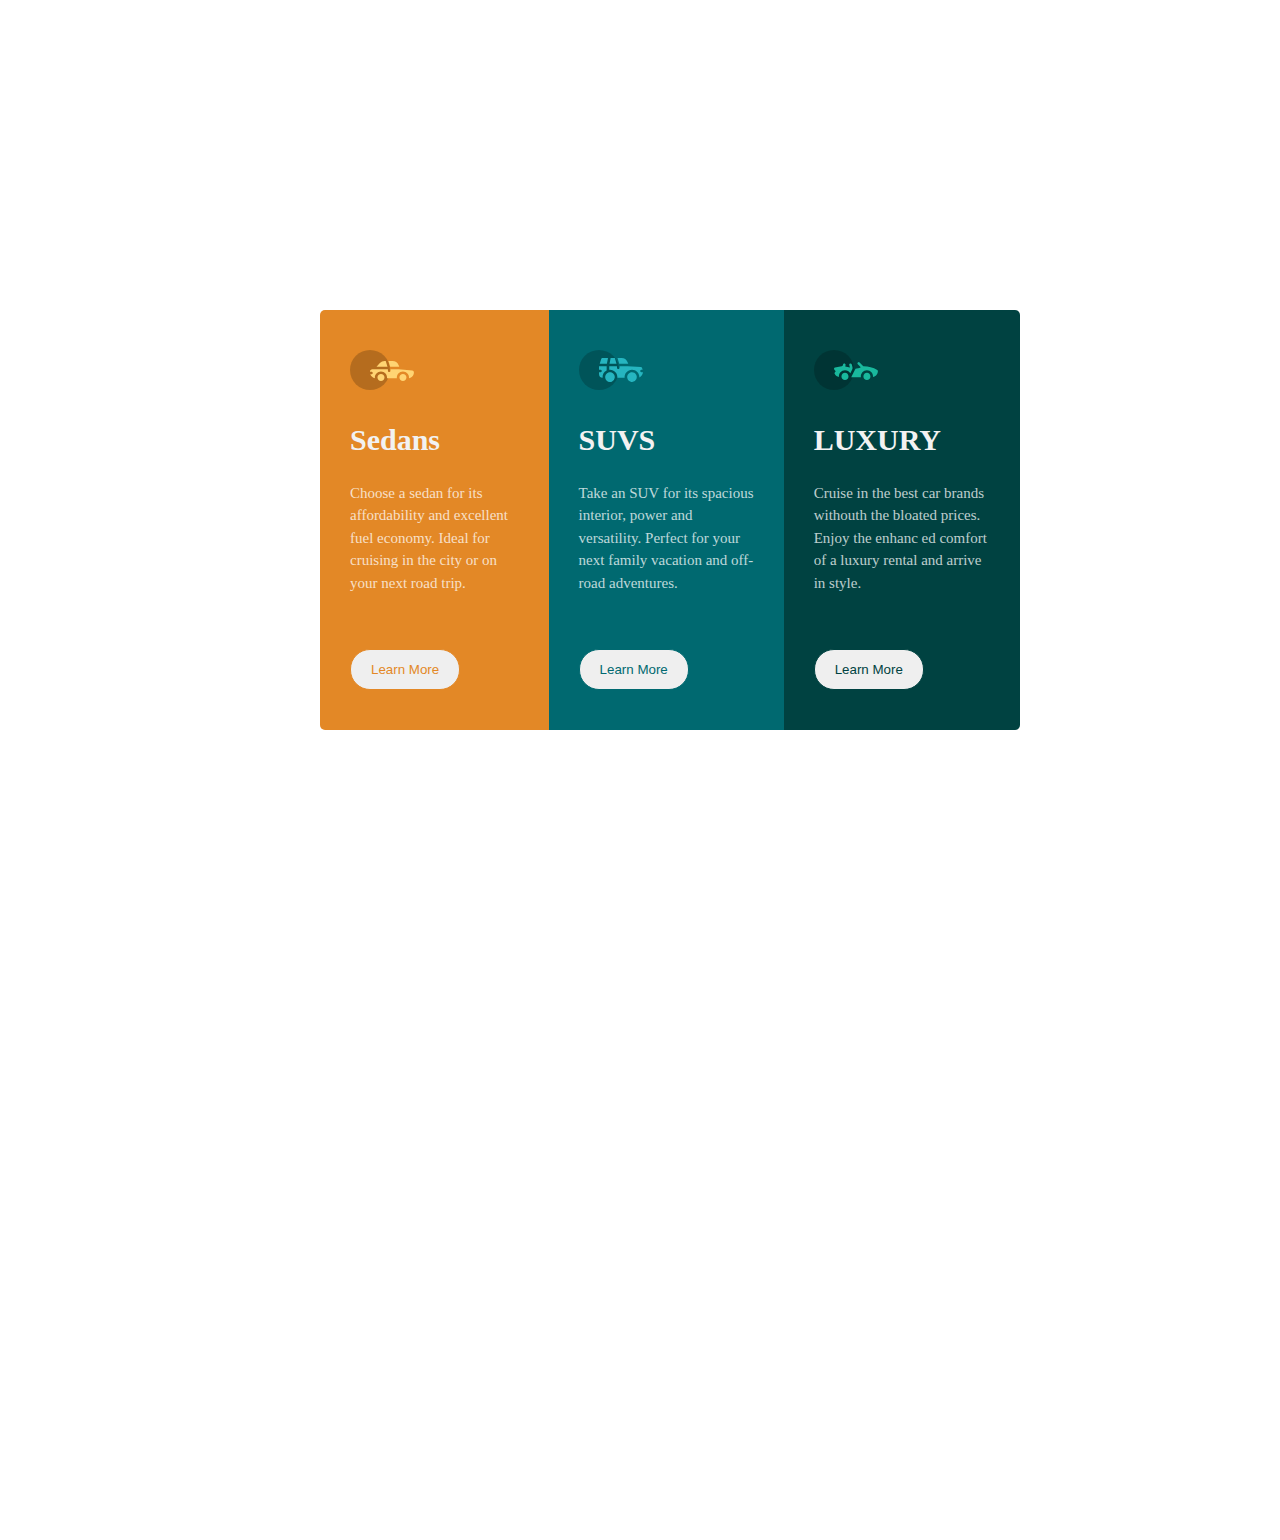
==== index.html @ 131c085c "Add files via upload" ====
<!DOCTYPE html>
<html lang="en">
<head>
    <meta charset="UTF-8">
    <meta http-equiv="X-UA-Compatible" content="IE=edge">
    <meta name="viewport" content="width=device-width, initial-scale=1.0">
    <link rel="stylesheet" href="index.css">
    <title>Document</title>
</head>
<body>
    <div class="boxes">
        <div class="box-one">
            <img src="icon-sedans.svg" alt="sedan icon">
            <h1>Sedans</h1>
            <p>Choose a sedan for its affordability and excellent fuel economy. Ideal for cruising in the city or on your next road trip.
            </p>
            <button type="submit" class="btn-one">Learn More</button>
        </div>
        <div class="box-two">
            <img src="icon-suvs.svg" alt="suv icon">
            <h1>SUVS</h1>
            <p>Take an SUV for its spacious interior, power and versatility. Perfect for your next family vacation and off-road adventures.
            </p>
            <button type="submit" class="btn-two">Learn More</button>
        </div>
        <div class="box-three">
            <img src="icon-luxury.svg" alt="luxury icon">
            <h1>LUXURY</h1>
            <p>Cruise in the best car brands withouth the bloated prices. Enjoy the enhanc ed comfort of a luxury rental and arrive in style.
            </p>
            <button type="submit" class="btn-three">Learn More</button>
        </div>
    </div>
    
</body>
</html>
---- index.css ----
body {
    margin: 0;
    border: 0;
    min-height: 100vh;
    text-rendering: optimizeSpeed;
    line-height: 1.5;
    background-color: hsla(0, 0%, 100%, 0.75);
    margin: 25% 25%;
    font-size: 15px;

}

p {
    color: hsla(0, 0%, 100%, 0.75);
}

h1, button {
    color: hsl(0, 0%, 95%);
}
.box-one {
    background-color: hsl(31, 77%, 52%);
    padding: 0px 30px;
    height: 420px;
    border-top-left-radius: 5px;
    border-bottom-left-radius: 5px;
    /* width: 1200px;  */
}
.box-two {
    background-color: hsl(184, 100%, 22%);
    padding: 0px 30px; 
    height: 420px; 
    /* width: 1500px; */
    
}
.box-three {
    background-color: hsl(179, 100%, 13%);
    padding: 0px 30px; 
    height: 420px; 
    border-top-right-radius: 5px;
    border-bottom-right-radius: 5px;
    /* width: 1200px; */
}

.boxes {
    display: flex;
    flex-direction: row;
    align-items: center;
    height: 400px;
    width: 700px;
}

button {
    border: 2px solid black;
    padding: 12px 20px;
    /* margin-left: 50px; */
    border-radius: 20px;
    margin-top: 40px;
}

.btn-one {
    border: 1px solid hsl(31, 77%, 52%);
    color:hsl(31, 77%, 52%);
}
.btn-two {
    border: 1px solid hsl(184, 100%, 22%);
    color:hsl(184, 100%, 22%);
}
.btn-three {
    border: 1px solid hsl(179, 100%, 13%);
    color:hsl(179, 100%, 13%);
}

img {
    padding-top: 40px;
}

@media screen and (max-width: 560px){
    .boxes {
        display: flex;
        flex-direction: row;
        align-items: center;
        width: 500px;
    }
    .box-one {
        background-color: hsl(31, 77%, 52%);
        padding: 0px 30px;
        height: 500px;
        border-top-left-radius: 5px;
        border-bottom-left-radius: 5px;
        /* width: 1200px;  */
    }
    .box-two {
        background-color: hsl(184, 100%, 22%);
        padding: 0px 30px; 
        height: 500px; 
        /* width: 1500px; */
        
    }
    .box-three {
        background-color: hsl(179, 100%, 13%);
        padding: 0px 30px; 
        height: 500px; 
        border-top-right-radius: 5px;
        border-bottom-right-radius: 5px;
        /* width: 1200px; */
    }
    .btn-three {
        border: 1px solid hsl(179, 100%, 13%);
        color:hsl(179, 100%, 13%);
        margin-top: 90px;
    }
}
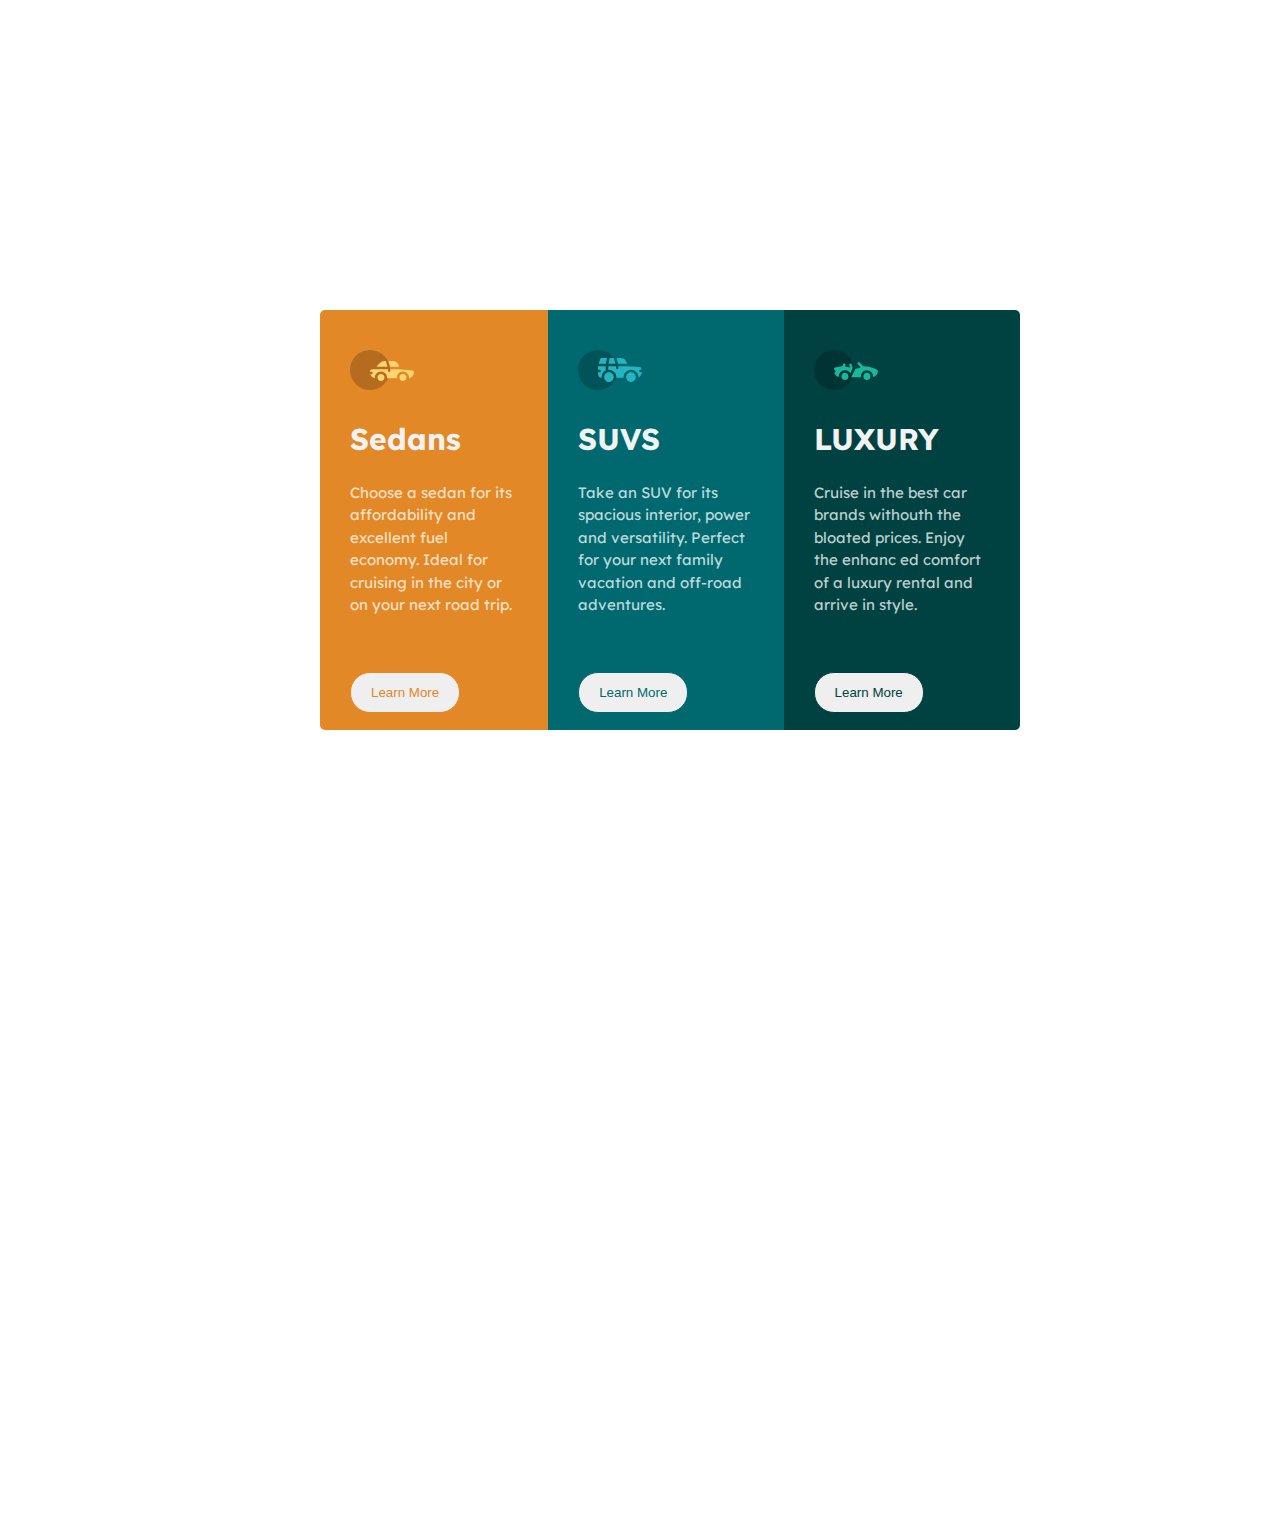
==== commit fa5d0d36: "Add files via upload" ====
--- a/index.html
+++ b/index.html
@@ -5,6 +5,9 @@
     <meta http-equiv="X-UA-Compatible" content="IE=edge">
     <meta name="viewport" content="width=device-width, initial-scale=1.0">
     <link rel="stylesheet" href="index.css">
+    <link rel="preconnect" href="https://fonts.googleapis.com">
+    <link rel="preconnect" href="https://fonts.gstatic.com" crossorigin>
+    <link href="https://fonts.googleapis.com/css2?family=Lexend+Deca&display=swap" rel="stylesheet">
     <title>Document</title>
 </head>
 <body>
--- a/index.css
+++ b/index.css
@@ -1,6 +1,7 @@
 body {
     margin: 0;
     border: 0;
+    font-family: 'Lexend Deca', sans-serif;
     min-height: 100vh;
     text-rendering: optimizeSpeed;
     line-height: 1.5;
@@ -57,6 +58,7 @@
     margin-top: 40px;
 }
 
+
 .btn-one {
     border: 1px solid hsl(31, 77%, 52%);
     color:hsl(31, 77%, 52%);
@@ -68,6 +70,24 @@
 .btn-three {
     border: 1px solid hsl(179, 100%, 13%);
     color:hsl(179, 100%, 13%);
+}
+.btn-one:hover {
+    cursor: pointer;
+    border: 1px solid white;
+    background:hsl(31, 77%, 52%);
+    color: white;
+}
+.btn-two:hover {
+    cursor: pointer;
+    border: 1px solid white;
+    background:hsl(184, 100%, 22%);
+    color: white;
+}
+.btn-three:hover {
+    cursor: pointer;
+    border: 1px solid white;
+    background:hsl(179, 100%, 13%);
+    color: white;
 }
 
 img {
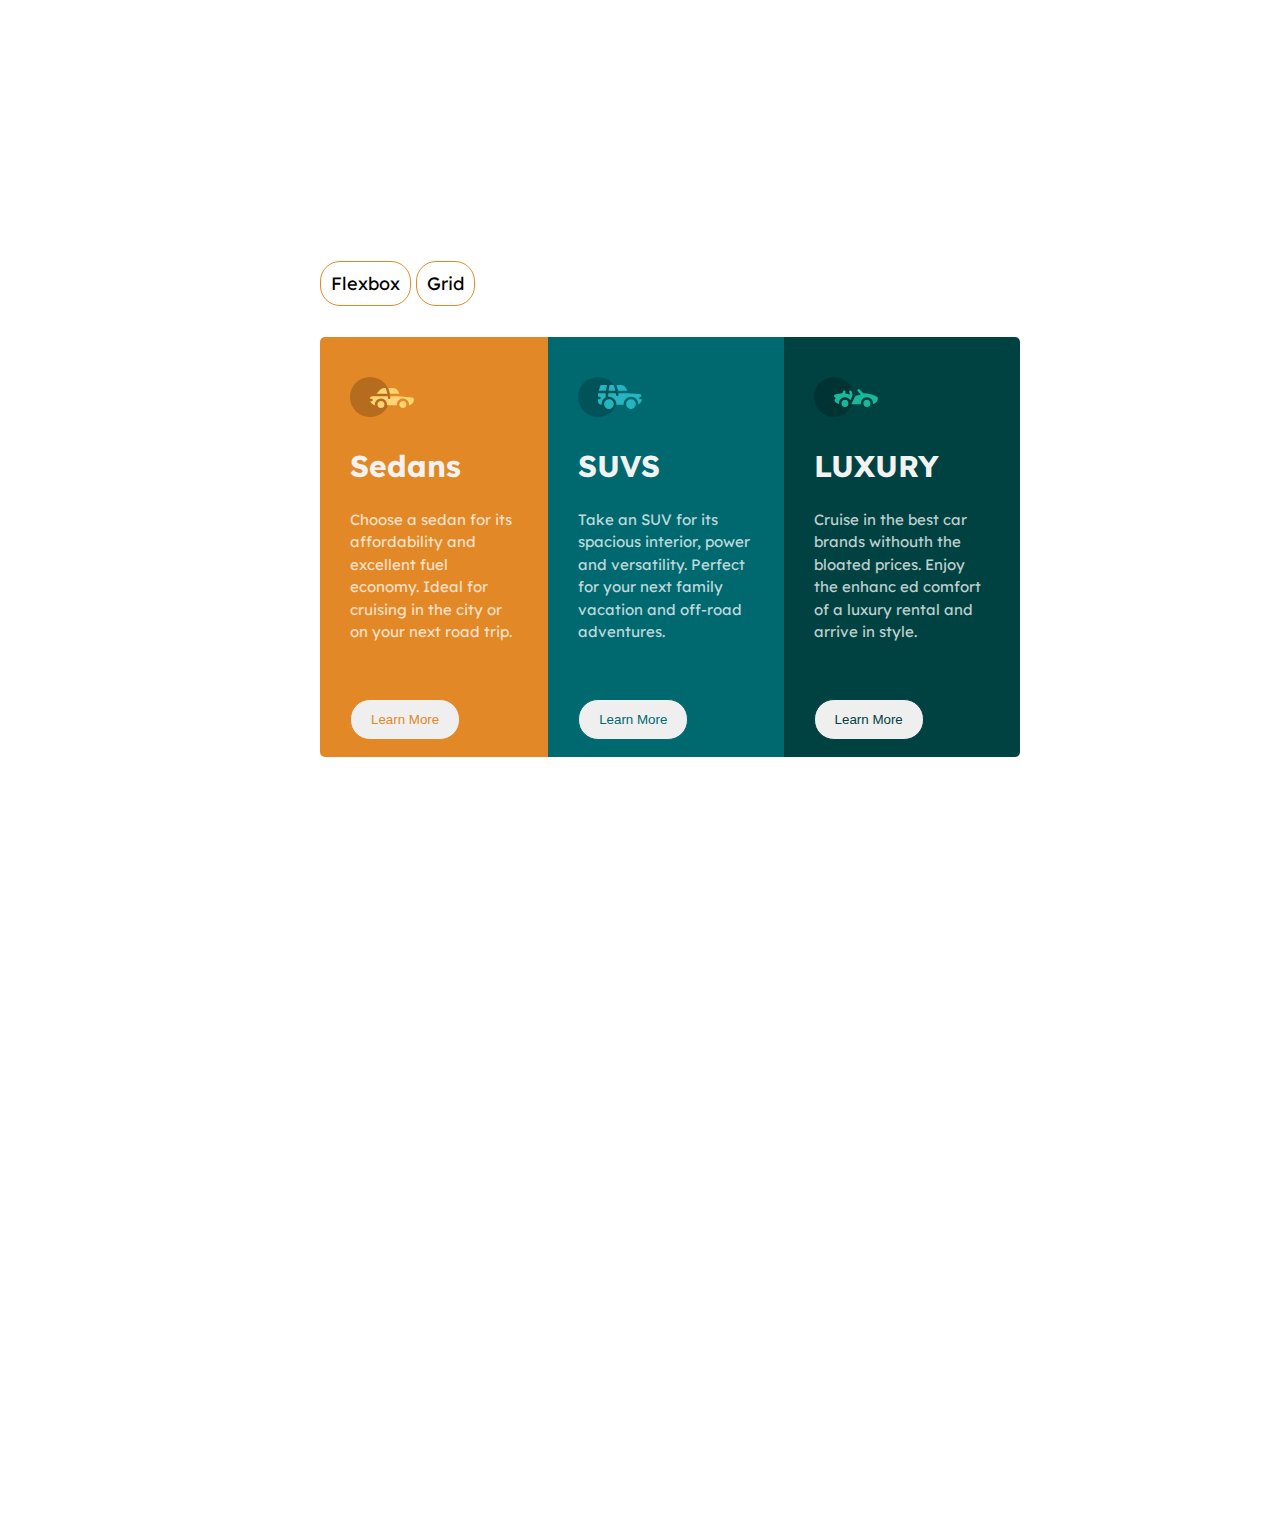
==== commit bc64edb7: "Add files via upload" ====
--- a/index.html
+++ b/index.html
@@ -11,6 +11,10 @@
     <title>Document</title>
 </head>
 <body>
+    <div class="last">
+        <a href="index.html">Flexbox</a>
+        <a href="grid.html">Grid</a>
+    </div>
     <div class="boxes">
         <div class="box-one">
             <img src="icon-sedans.svg" alt="sedan icon">
--- a/index.css
+++ b/index.css
@@ -94,6 +94,30 @@
     padding-top: 40px;
 }
 
+.last {
+    font-size: large;
+    position: relative;
+    top: -50px;
+  }
+  
+  .last a {
+    text-decoration: none;
+    border: 1px solid hsl(31, 77%, 52%);
+    padding: 10px 10px;
+    border-radius: 20px;
+    color: black;
+  }
+
+  last a:hover {
+    text-decoration: none;
+    border: 1px solid whitesmoke;
+    padding: 10px 10px;
+    border-radius: 20px;
+    color: black;
+    background: white;
+  }
+  
+
 @media screen and (max-width: 560px){
     .boxes {
         display: flex;
